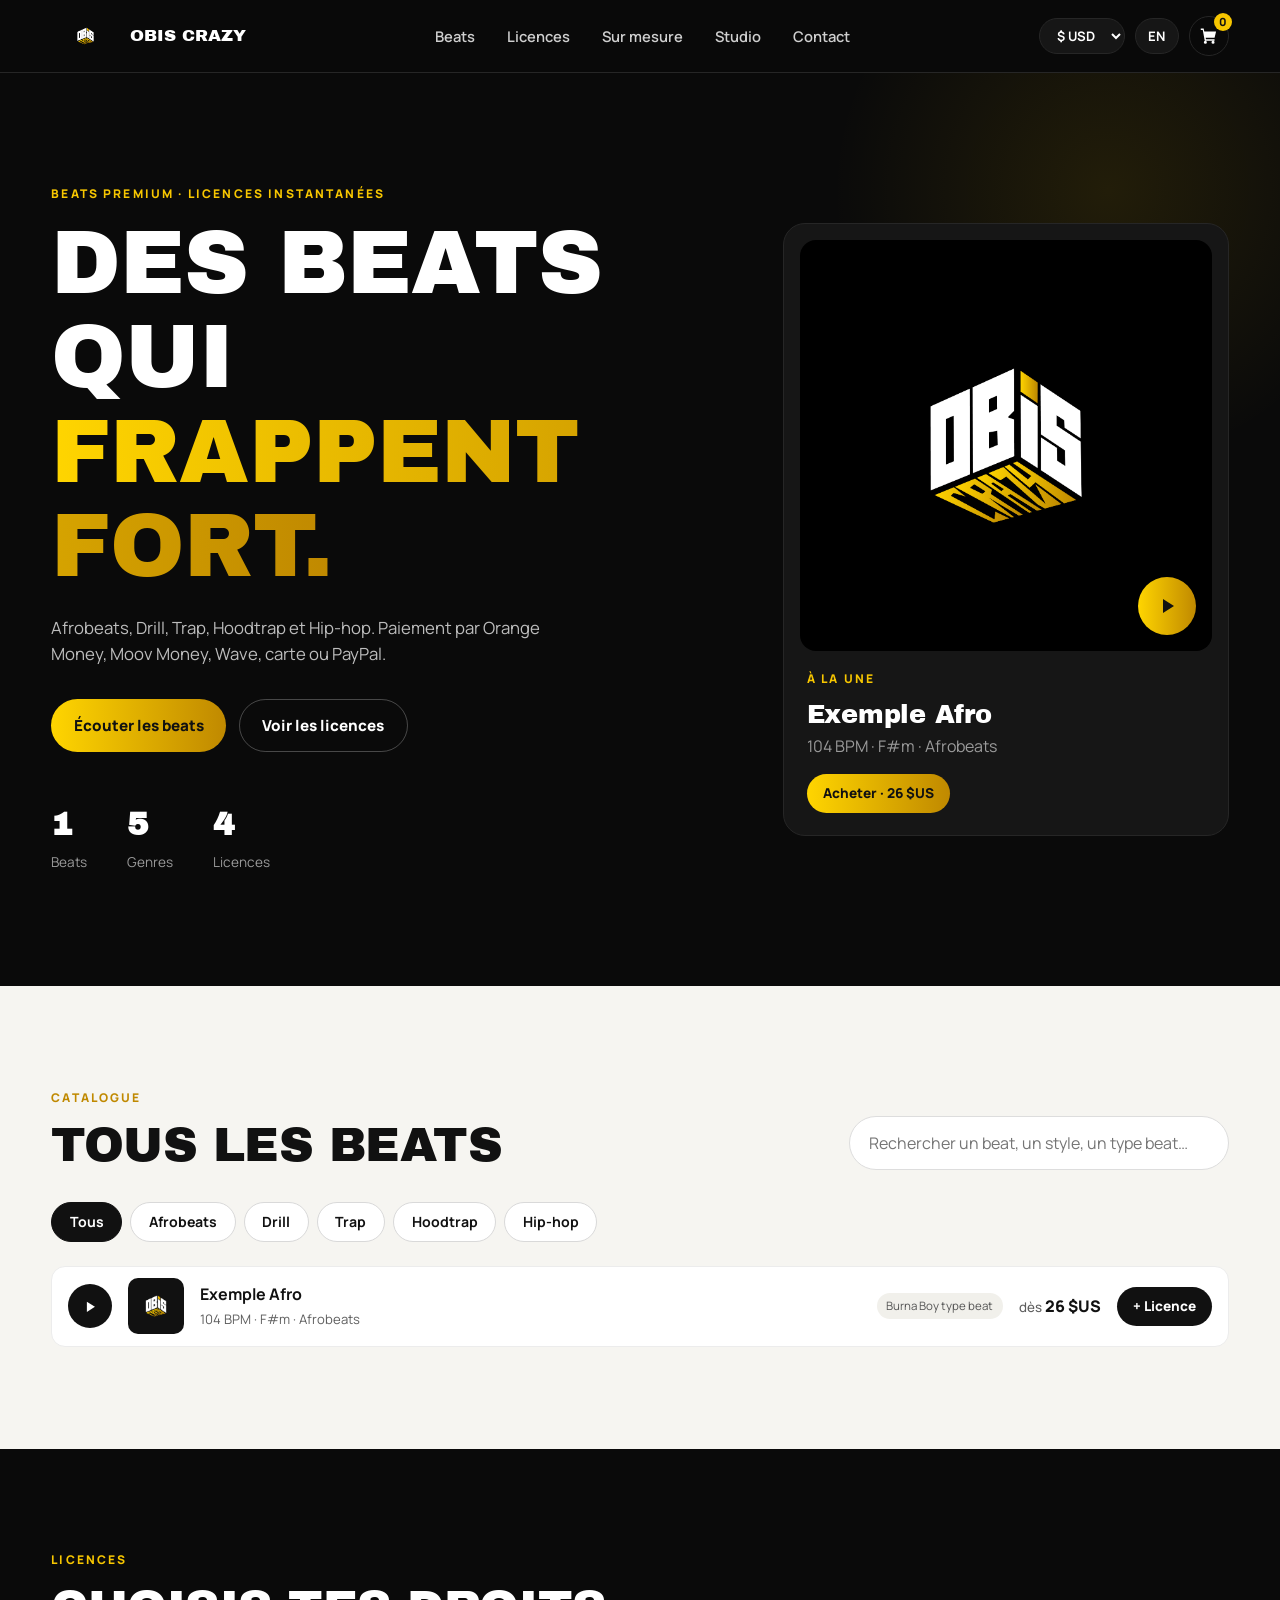
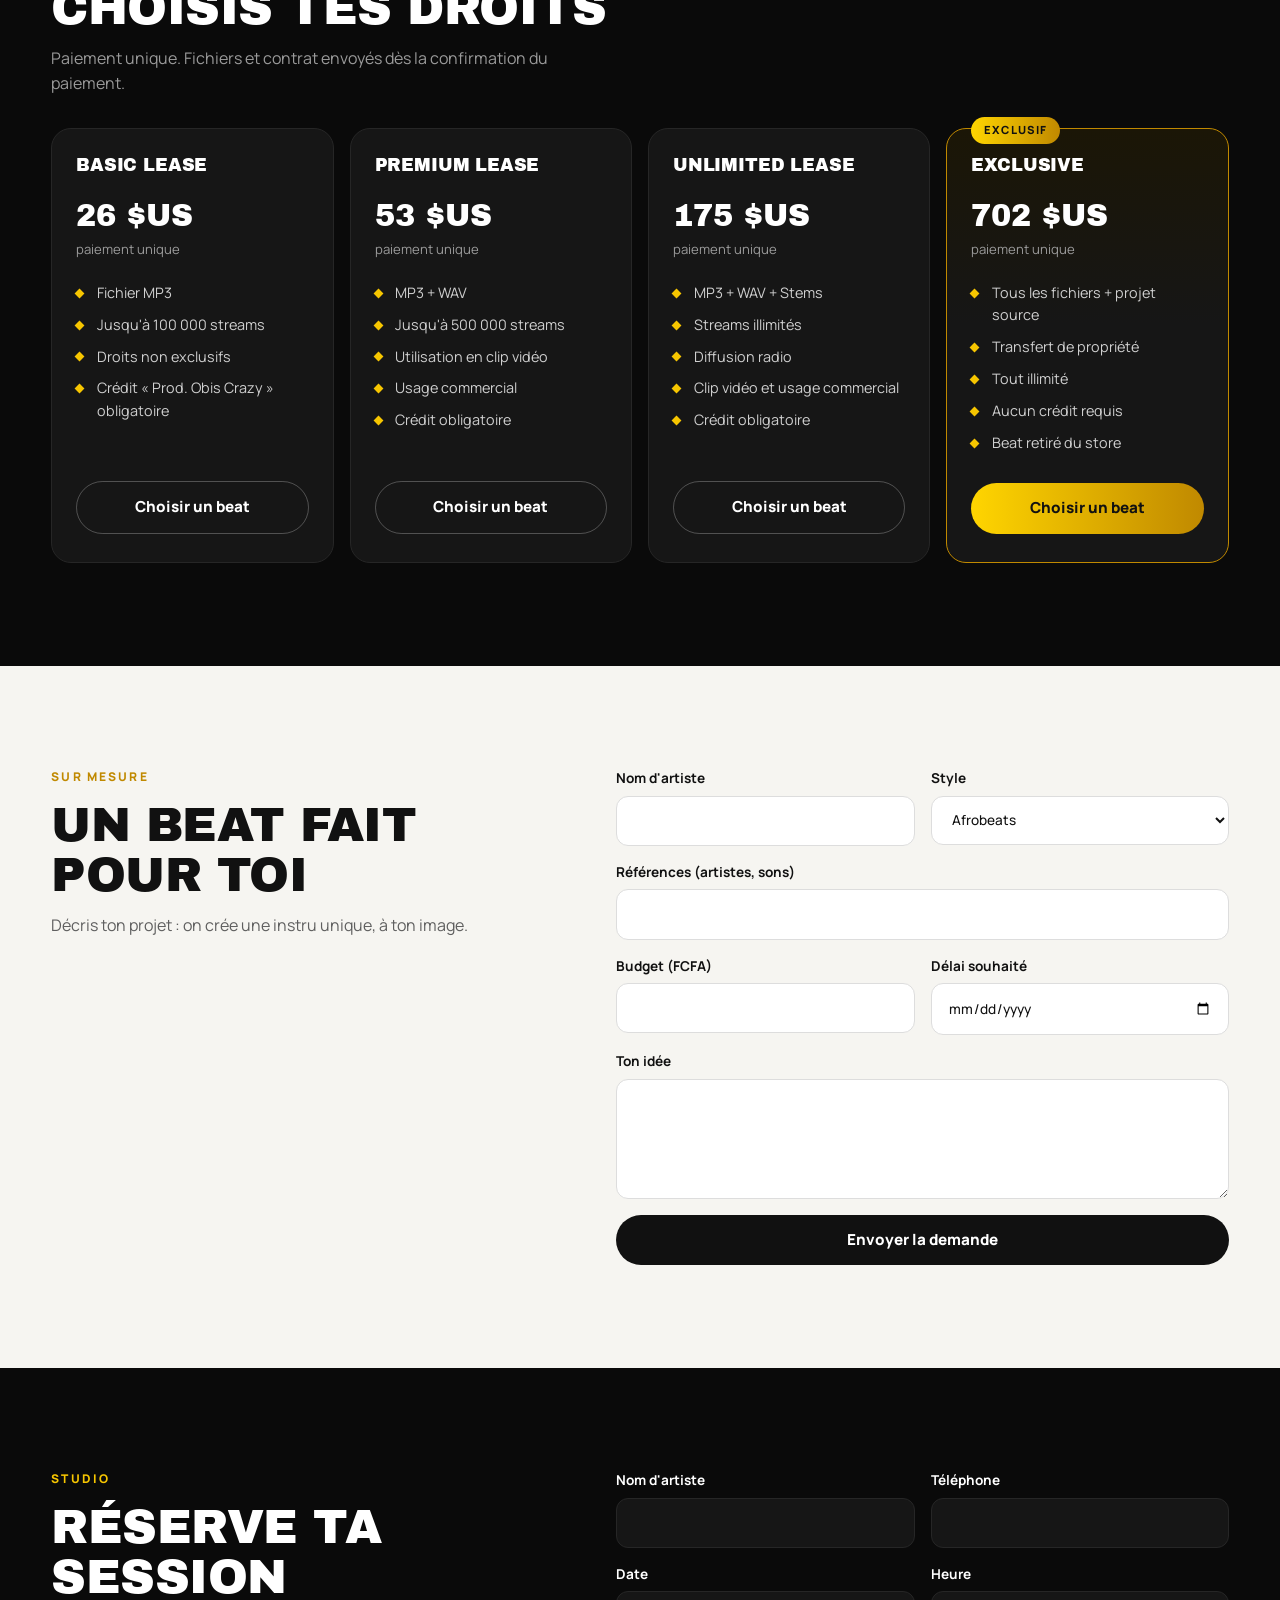
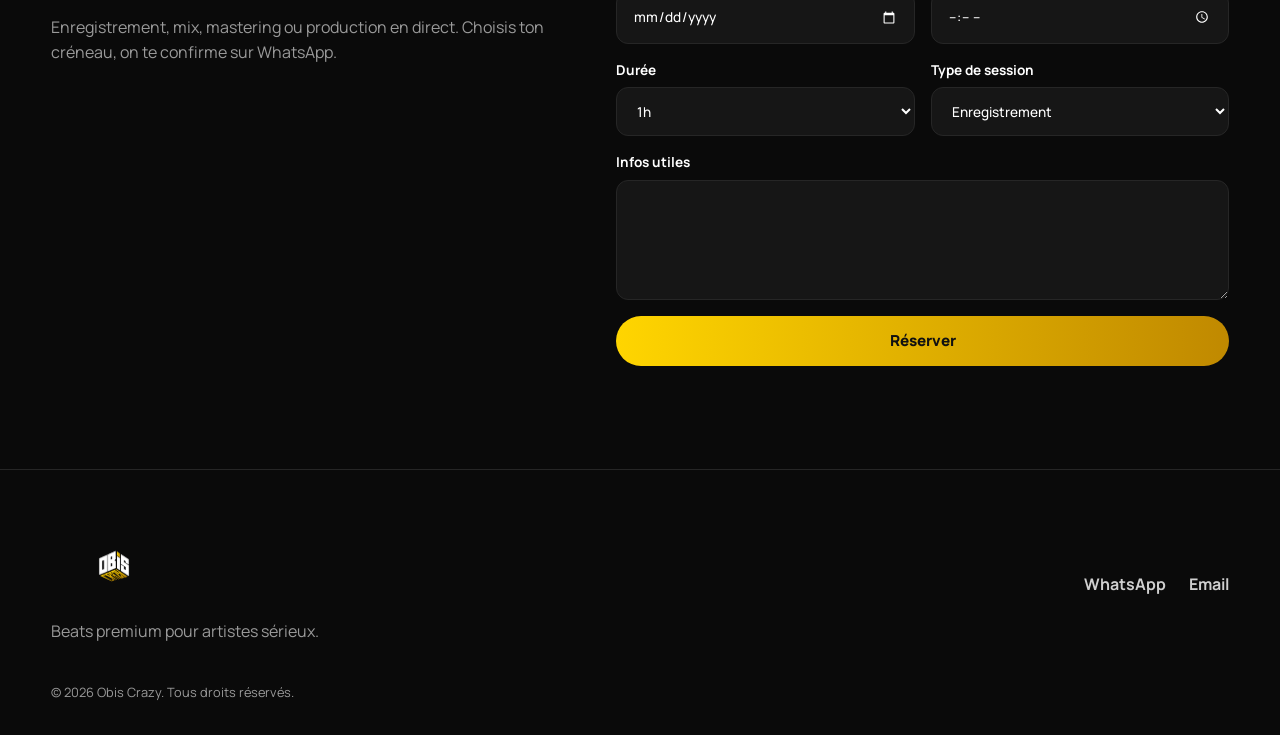
==== index.html @ ec79dc97 "Add files via upload" ====
<!DOCTYPE html>
<html lang="fr">
<head>
<meta charset="UTF-8">
<meta name="viewport" content="width=device-width, initial-scale=1.0">
<title>Obis Crazy — Beats Afrobeats, Drill, Trap, Hip-hop</title>
<meta name="description" content="Beats premium Afrobeats, Drill, Trap, Hoodtrap et Hip-hop par Obis Crazy. Licences MP3, WAV, Stems et Exclusives.">
<link rel="icon" href="assets/logo.png">
<link rel="preconnect" href="https://fonts.googleapis.com">
<link rel="preconnect" href="https://fonts.gstatic.com" crossorigin>
<link href="https://fonts.googleapis.com/css2?family=Archivo+Black&family=Manrope:wght@400;500;600;700;800&display=swap" rel="stylesheet">
<link rel="stylesheet" href="css/style.css">
</head>
<body>

<header class="header">
  <div class="container header__inner">
    <a href="#top" class="logo"><img src="assets/logo.png" alt="Obis Crazy"><span>OBIS CRAZY</span></a>
    <nav class="nav" id="nav">
      <a href="#beats" data-i18n="nav.beats">Beats</a>
      <a href="#licences" data-i18n="nav.licences">Licences</a>
      <a href="#custom" data-i18n="nav.custom">Sur mesure</a>
      <a href="#studio" data-i18n="nav.studio">Studio</a>
      <a href="#contact" data-i18n="nav.contact">Contact</a>
    </nav>
    <div class="header__tools">
      <select id="currency" class="select" aria-label="Devise">
        <option value="XOF">FCFA</option>
        <option value="EUR">€ EUR</option>
        <option value="USD">$ USD</option>
      </select>
      <button class="lang" id="langBtn">EN</button>
      <button class="icon-btn" id="cartBtn" aria-label="Panier">
        <svg viewBox="0 0 24 24"><path d="M7 18a2 2 0 1 0 0 4 2 2 0 0 0 0-4zm10 0a2 2 0 1 0 0 4 2 2 0 0 0 0-4zM5.2 4l.4 2H21l-2 8H7.4l.4 2H19v2H6.2L3.6 4H1V2h3.8z"/></svg>
        <span class="badge" id="cartCount">0</span>
      </button>
      <button class="icon-btn burger" id="burger" aria-label="Menu">
        <svg viewBox="0 0 24 24"><path d="M3 6h18v2H3zm0 5h18v2H3zm0 5h18v2H3z"/></svg>
      </button>
    </div>
  </div>
</header>

<main>
  <section class="hero" id="top">
    <div class="container hero__grid">
      <div>
        <p class="eyebrow" data-i18n="hero.eyebrow">Beats premium · Licences instantanées</p>
        <h1 class="hero__title" data-i18n-html="hero.title">Des beats qui<br><span class="gold-text">frappent fort.</span></h1>
        <p class="hero__sub" data-i18n="hero.sub">Afrobeats, Drill, Trap, Hoodtrap et Hip-hop.</p>
        <div class="hero__cta">
          <a href="#beats" class="btn btn--gold" data-i18n="hero.cta1">Écouter les beats</a>
          <a href="#licences" class="btn btn--ghost" data-i18n="hero.cta2">Voir les licences</a>
        </div>
        <div class="stats">
          <div><strong id="statBeats">0</strong><span data-i18n="hero.stat1">Beats</span></div>
          <div><strong>5</strong><span data-i18n="hero.stat2">Genres</span></div>
          <div><strong>4</strong><span data-i18n="hero.stat3">Licences</span></div>
        </div>
      </div>
      <div id="featured"></div>
    </div>
  </section>

  <section class="section section--light" id="beats">
    <div class="container">
      <div class="section__head">
        <div>
          <p class="eyebrow eyebrow--dark" data-i18n="store.eyebrow">Catalogue</p>
          <h2 data-i18n="store.title">Tous les beats</h2>
        </div>
        <input type="search" id="search" class="search" data-i18n-ph="store.search" placeholder="Rechercher un beat…">
      </div>
      <div class="chips" id="genres"></div>
      <div class="tracklist" id="tracklist"></div>
      <p class="empty" id="empty" hidden data-i18n="store.empty">Aucun beat trouvé.</p>
    </div>
  </section>

  <section class="section" id="licences">
    <div class="container">
      <div class="section__head">
        <div>
          <p class="eyebrow" data-i18n="lic.eyebrow">Licences</p>
          <h2 data-i18n="lic.title">Choisis tes droits</h2>
          <p class="section__sub" data-i18n="lic.sub"></p>
        </div>
      </div>
      <div class="lic-grid" id="licenceGrid"></div>
    </div>
  </section>

  <section class="section section--light" id="custom">
    <div class="container split">
      <div>
        <p class="eyebrow eyebrow--dark" data-i18n="custom.eyebrow">Sur mesure</p>
        <h2 data-i18n="custom.title">Un beat fait pour toi</h2>
        <p class="section__sub" data-i18n="custom.sub"></p>
      </div>
      <form class="form" id="customForm">
        <label class="field"><span data-i18n="custom.name">Nom d'artiste</span><input name="name" required></label>
        <label class="field"><span data-i18n="custom.genre">Style</span>
          <select name="genre"><option>Afrobeats</option><option>Drill</option><option>Trap</option><option>Hoodtrap</option><option>Hip-hop</option></select>
        </label>
        <label class="field full"><span data-i18n="custom.refs">Références</span><input name="refs"></label>
        <label class="field"><span data-i18n="custom.budget">Budget (FCFA)</span><input name="budget" type="number" min="0" step="5000"></label>
        <label class="field"><span data-i18n="custom.deadline">Délai souhaité</span><input name="deadline" type="date"></label>
        <label class="field full"><span data-i18n="custom.msg">Ton idée</span><textarea name="msg"></textarea></label>
        <button class="btn btn--dark full" type="submit" data-i18n="custom.send">Envoyer la demande</button>
      </form>
    </div>
  </section>

  <section class="section section--dark" id="studio">
    <div class="container split">
      <div>
        <p class="eyebrow" data-i18n="studio.eyebrow">Studio</p>
        <h2 data-i18n="studio.title">Réserve ta session</h2>
        <p class="section__sub" data-i18n="studio.sub"></p>
      </div>
      <form class="form" id="studioForm">
        <label class="field"><span data-i18n="studio.name">Nom d'artiste</span><input name="name" required></label>
        <label class="field"><span data-i18n="studio.phone">Téléphone</span><input name="phone" type="tel" required></label>
        <label class="field"><span data-i18n="studio.date">Date</span><input name="date" type="date" required></label>
        <label class="field"><span data-i18n="studio.time">Heure</span><input name="time" type="time" required></label>
        <label class="field"><span data-i18n="studio.duration">Durée</span>
          <select name="duration"><option>1h</option><option>2h</option><option>3h</option><option>4h</option></select>
        </label>
        <label class="field"><span data-i18n="studio.type">Type de session</span>
          <select name="type">
            <option data-i18n="studio.t1">Enregistrement</option>
            <option data-i18n="studio.t2">Mix & mastering</option>
            <option data-i18n="studio.t3">Production en direct</option>
          </select>
        </label>
        <label class="field full"><span data-i18n="studio.notes">Infos utiles</span><textarea name="notes"></textarea></label>
        <button class="btn btn--gold full" type="submit" data-i18n="studio.send">Réserver</button>
      </form>
    </div>
  </section>
</main>

<footer class="footer" id="contact">
  <div class="container">
    <div class="footer__grid">
      <div class="footer__brand">
        <img src="assets/logo.png" alt="Obis Crazy">
        <p class="muted" data-i18n="footer.tag">Beats premium pour artistes sérieux.</p>
      </div>
      <div class="socials" id="socials"></div>
    </div>
    <p class="copy">© <span id="year"></span> Obis Crazy. <span data-i18n="footer.rights">Tous droits réservés.</span></p>
  </div>
</footer>

<div class="player" id="player" hidden>
  <img id="pCover" alt="">
  <div class="player__info"><strong id="pTitle"></strong><span id="pMeta"></span></div>
  <div class="player__controls">
    <button id="pPrev" aria-label="Précédent"><svg viewBox="0 0 24 24"><path d="M6 6h2v12H6zm3.5 6 8.5 6V6z"/></svg></button>
    <button id="pPlay" class="play-main" aria-label="Lecture"></button>
    <button id="pNext" aria-label="Suivant"><svg viewBox="0 0 24 24"><path d="M16 6h2v12h-2zM6 18l8.5-6L6 6z"/></svg></button>
  </div>
  <div class="player__progress">
    <span id="pCur">0:00</span>
    <div class="bar" id="pBar"><div class="bar__fill" id="pFill"></div></div>
    <span id="pDur">0:00</span>
  </div>
  <button class="btn btn--gold btn--sm" id="pBuy" data-i18n="player.buy">Acheter</button>
</div>
<audio id="audio" preload="none"></audio>

<div class="layer" id="licModal" hidden>
  <div class="modal__box">
    <button class="close" data-close aria-label="Fermer">×</button>
    <div class="modal__head">
      <img id="mCover" alt="">
      <div><p class="eyebrow eyebrow--dark" data-i18n="modal.eyebrow">Choisir une licence</p><h3 id="mTitle"></h3></div>
    </div>
    <div class="lic-options" id="mOptions"></div>
    <button class="btn btn--dark btn--block" id="mAdd" data-i18n="modal.add">Ajouter au panier</button>
  </div>
</div>

<div class="layer" id="cart" hidden>
  <div class="drawer__box">
    <div class="drawer__head"><h3 data-i18n="cart.title">Panier</h3><button class="close" data-close aria-label="Fermer">×</button></div>
    <div class="cart-items" id="cartItems"></div>
    <div class="cart-foot">
      <div class="cart-total"><span data-i18n="cart.total">Total</span><strong id="cartTotal"></strong></div>
      <input id="cName" data-i18n-ph="cart.name" placeholder="Nom d'artiste">
      <input id="cEmail" type="email" data-i18n-ph="cart.email" placeholder="Email">
      <button class="btn btn--gold btn--block" id="payMomo" data-i18n="cart.momo">Payer en Mobile Money</button>
      <button class="btn btn--light btn--block" id="payPaypal" data-i18n="cart.paypal">Payer avec PayPal</button>
      <p class="small muted" data-i18n="cart.note"></p>
    </div>
  </div>
</div>

<div class="toast" id="toast"></div>
<script src="js/app.js"></script>
</body>
</html>
---- css/style.css ----
:root{
  --black:#0a0a0a;--ink:#111;--card:#161616;--line:#262626;--white:#fff;--paper:#f6f5f1;
  --muted:#9a9a9a;--muted-d:#5f5f5f;--gold:#f7c600;--gold-d:#c08900;
  --grad:linear-gradient(90deg,#ffd500,#c08900);--r:14px;
  --head:'Archivo Black',sans-serif;--body:'Manrope',system-ui,sans-serif;
}
*{box-sizing:border-box;margin:0;padding:0}
[hidden]{display:none!important}
html{scroll-behavior:smooth}
body{font-family:var(--body);background:var(--black);color:var(--white);line-height:1.55;-webkit-font-smoothing:antialiased}
body.has-player{padding-bottom:90px}
img{display:block;max-width:100%}
a{color:inherit;text-decoration:none}
button,input,select,textarea{font:inherit;color:inherit}
button{cursor:pointer;background:none;border:0}
svg{width:1em;height:1em;fill:currentColor}
.container{width:min(1180px,92%);margin:0 auto}
h1,h2,h3{font-family:var(--head);font-weight:400;letter-spacing:-.01em;line-height:1.05}
h2{font-size:clamp(2rem,4vw,3rem);text-transform:uppercase}
.gold-text{background:var(--grad);-webkit-background-clip:text;background-clip:text;color:transparent}
.eyebrow{font-size:.75rem;font-weight:800;letter-spacing:.18em;text-transform:uppercase;color:var(--gold);margin-bottom:.8rem}
.eyebrow--dark{color:var(--gold-d)}
.muted{color:var(--muted)}
.small{font-size:.82rem}

/* Boutons */
.btn{display:inline-flex;align-items:center;justify-content:center;gap:.5rem;padding:.85rem 1.4rem;border-radius:999px;font-weight:800;font-size:.95rem;transition:transform .15s,border-color .2s;white-space:nowrap}
.btn:hover{transform:translateY(-1px)}
.btn--gold{background:var(--grad);color:#111}
.btn--ghost{border:1px solid rgba(255,255,255,.25)}
.btn--ghost:hover{border-color:#fff}
.btn--dark{background:var(--ink);color:#fff}
.btn--light{background:#fff;color:#111;border:1px solid #ddd}
.btn--sm{padding:.55rem 1rem;font-size:.85rem}
.btn--block{width:100%}

/* Header */
.header{position:sticky;top:0;z-index:50;background:rgba(10,10,10,.85);backdrop-filter:blur(12px);border-bottom:1px solid var(--line)}
.header__inner{display:flex;align-items:center;justify-content:space-between;height:72px;gap:1rem}
.logo{display:flex;align-items:center;gap:.6rem;font-family:var(--head);font-size:1.05rem}
.logo img{height:44px;width:auto}
.nav{display:flex;gap:2rem}
.nav a{font-weight:600;font-size:.92rem;color:#cfcfcf;transition:color .2s}
.nav a:hover{color:#fff}
.header__tools{display:flex;align-items:center;gap:.6rem}
.select,.lang{background:var(--card);border:1px solid var(--line);border-radius:999px;padding:.45rem .8rem;font-size:.82rem;font-weight:700}
.icon-btn{position:relative;width:40px;height:40px;border-radius:50%;display:grid;place-items:center;border:1px solid var(--line);font-size:1.15rem}
.badge{position:absolute;top:-4px;right:-4px;min-width:18px;height:18px;border-radius:9px;background:var(--gold);color:#111;font-size:.7rem;font-weight:800;display:grid;place-items:center;padding:0 4px}
.burger{display:none}

/* Hero */
.hero{padding:clamp(4rem,9vw,7rem) 0;position:relative;overflow:hidden}
.hero::before{content:"";position:absolute;right:-10%;top:-20%;width:600px;height:600px;background:radial-gradient(circle,rgba(247,198,0,.10),transparent 65%);pointer-events:none}
.hero__grid{display:grid;grid-template-columns:1.2fr .8fr;gap:4rem;align-items:center;position:relative}
.hero__title{font-size:clamp(2.8rem,7vw,5.6rem);text-transform:uppercase;margin-bottom:1.4rem}
.hero__sub{color:#bdbdbd;max-width:520px;font-size:1.05rem;margin-bottom:2rem}
.hero__cta{display:flex;gap:.8rem;flex-wrap:wrap}
.stats{display:flex;gap:2.5rem;margin-top:3rem}
.stats strong{display:block;font-family:var(--head);font-size:2rem}
.stats span{color:var(--muted);font-size:.85rem}
.feature{background:var(--card);border:1px solid var(--line);border-radius:22px;padding:1rem}
.feature__art{position:relative;aspect-ratio:1;border-radius:16px;overflow:hidden;background:#000}
.feature__art img{width:100%;height:100%;object-fit:cover}
.feature__play{position:absolute;right:1rem;bottom:1rem;width:58px;height:58px;border-radius:50%;background:var(--grad);color:#111;display:grid;place-items:center;font-size:1.5rem;box-shadow:0 10px 30px rgba(0,0,0,.4)}
.feature__body{padding:1.2rem .4rem .4rem}
.feature__body h3{font-size:1.6rem;margin-bottom:.3rem}
.feature__body .btn{margin-top:1rem}

/* Sections */
.section{padding:clamp(4rem,8vw,6.5rem) 0}
.section--light{background:var(--paper);color:#111}
.section--light .muted{color:var(--muted-d)}
.section__head{display:flex;justify-content:space-between;align-items:flex-end;gap:2rem;margin-bottom:2rem;flex-wrap:wrap}
.section__sub{color:var(--muted);max-width:560px;margin-top:.8rem}
.section--light .section__sub{color:var(--muted-d)}
.search{width:min(380px,100%);padding:.85rem 1.2rem;border-radius:999px;border:1px solid #ddd;background:#fff;color:#111}
.chips{display:flex;gap:.5rem;flex-wrap:wrap;margin-bottom:1.5rem}
.chip{padding:.5rem 1.1rem;border-radius:999px;border:1px solid #d9d9d9;font-weight:700;font-size:.88rem;background:#fff;color:#111}
.chip.is-active{background:#111;color:#fff;border-color:#111}

/* Liste des beats */
.tracklist{display:flex;flex-direction:column;gap:.5rem}
.track{display:grid;grid-template-columns:44px 56px minmax(0,1fr) auto auto auto;align-items:center;gap:1rem;background:#fff;border:1px solid #ececec;border-radius:var(--r);padding:.7rem 1rem;transition:border-color .2s,box-shadow .2s}
.track:hover{border-color:#d6d6d6;box-shadow:0 6px 20px rgba(0,0,0,.05)}
.track.is-playing{border-color:var(--gold-d)}
.track__play{width:44px;height:44px;border-radius:50%;background:#111;color:#fff;display:grid;place-items:center;font-size:1.1rem}
.track.is-playing .track__play{background:var(--grad);color:#111}
.track__cover{width:56px;height:56px;border-radius:10px;object-fit:cover;background:#111}
.track__info strong{display:block;font-size:1rem;white-space:nowrap;overflow:hidden;text-overflow:ellipsis}
.track__info span{font-size:.82rem;color:var(--muted-d)}
.track__tags{display:flex;gap:.4rem}
.tag{font-size:.72rem;padding:.25rem .6rem;border-radius:999px;background:#f1f0eb;color:#555;white-space:nowrap}
.track__price{font-weight:800;white-space:nowrap}
.track__price small{font-weight:500;color:var(--muted-d)}
.empty{padding:2rem;text-align:center;color:var(--muted-d)}

/* Licences */
.lic-grid{display:grid;grid-template-columns:repeat(4,1fr);gap:1rem}
.lic{position:relative;background:var(--card);border:1px solid var(--line);border-radius:20px;padding:1.8rem 1.5rem;display:flex;flex-direction:column}
.lic h3{font-size:1.1rem;text-transform:uppercase;margin-bottom:1rem}
.lic__price{font-family:var(--head);font-size:1.9rem}
.lic ul{list-style:none;margin:1.4rem 0 1.8rem;display:grid;gap:.6rem;flex:1;align-content:start}
.lic li{font-size:.9rem;color:#cfcfcf;padding-left:1.3rem;position:relative}
.lic li::before{content:"";position:absolute;left:0;top:.55em;width:7px;height:7px;background:var(--gold);transform:rotate(45deg)}
.lic--ex{border-color:var(--gold-d);background:linear-gradient(180deg,#1b1606,var(--card) 45%)}
.lic__badge{position:absolute;top:-12px;left:1.5rem;background:var(--grad);color:#111;font-size:.7rem;font-weight:800;letter-spacing:.1em;text-transform:uppercase;padding:.3rem .8rem;border-radius:999px}

/* Formulaires */
.split{display:grid;grid-template-columns:.9fr 1.1fr;gap:4rem;align-items:start}
.form{display:grid;grid-template-columns:1fr 1fr;gap:1rem}
.form .full{grid-column:1/-1}
.field{display:flex;flex-direction:column;gap:.4rem;font-size:.85rem;font-weight:700}
.field input,.field select,.field textarea{padding:.85rem 1rem;border-radius:12px;border:1px solid #ddd;background:#fff;color:#111;font-weight:500}
.field textarea{min-height:120px;resize:vertical}
.section--dark .field input,.section--dark .field select,.section--dark .field textarea{background:var(--card);border-color:var(--line);color:#fff;color-scheme:dark}
.field input:focus,.field select:focus,.field textarea:focus{outline:2px solid var(--gold);outline-offset:1px}

/* Footer */
.footer{border-top:1px solid var(--line);padding:3.5rem 0 2rem}
.footer__grid{display:flex;justify-content:space-between;gap:2rem;flex-wrap:wrap;align-items:center}
.footer__brand img{height:80px;width:auto;margin-bottom:.8rem}
.socials{display:flex;gap:1.4rem;flex-wrap:wrap}
.socials a{color:#cfcfcf;font-weight:700}
.socials a:hover{color:var(--gold)}
.copy{margin-top:2.5rem;color:var(--muted);font-size:.8rem}

/* Lecteur */
.player{position:fixed;left:50%;bottom:14px;transform:translateX(-50%);width:min(1100px,94%);z-index:60;display:grid;grid-template-columns:auto minmax(0,1fr) auto minmax(0,2fr) auto;align-items:center;gap:1.2rem;background:rgba(22,22,22,.94);backdrop-filter:blur(14px);border:1px solid var(--line);border-radius:18px;padding:.6rem 1rem;box-shadow:0 20px 50px rgba(0,0,0,.5)}
.player img{width:48px;height:48px;border-radius:10px;object-fit:cover;background:#000}
.player__info strong{display:block;white-space:nowrap;overflow:hidden;text-overflow:ellipsis}
.player__info span{font-size:.78rem;color:var(--muted)}
.player__controls{display:flex;align-items:center;gap:.5rem}
.player__controls button{width:36px;height:36px;display:grid;place-items:center;border-radius:50%;color:#ddd;font-size:1.1rem}
.player__controls .play-main{width:44px;height:44px;background:var(--grad);color:#111;font-size:1.25rem}
.player__progress{display:flex;align-items:center;gap:.7rem;font-size:.75rem;color:var(--muted)}
.bar{flex:1;height:6px;border-radius:3px;background:#333;cursor:pointer}
.bar__fill{height:100%;width:0;border-radius:3px;background:var(--grad)}

/* Modale et panier */
.layer{position:fixed;inset:0;z-index:100;background:rgba(0,0,0,.6);opacity:0;transition:opacity .25s}
.layer.is-open{opacity:1}
.modal__box{position:absolute;left:50%;top:50%;transform:translate(-50%,-46%);width:min(520px,92%);max-height:90vh;overflow:auto;background:#fff;color:#111;border-radius:22px;padding:1.6rem;transition:transform .25s}
.layer.is-open .modal__box{transform:translate(-50%,-50%)}
.close{position:absolute;top:1rem;right:1rem;width:36px;height:36px;border-radius:50%;background:#f1f1f1;color:#111;font-size:1.3rem}
.modal__head{display:flex;gap:1rem;align-items:center;margin-bottom:1.4rem;padding-right:2.5rem}
.modal__head img{width:72px;height:72px;border-radius:12px;object-fit:cover;background:#111}
.modal__head h3{font-size:1.4rem}
.lic-options{display:grid;gap:.6rem;margin-bottom:1.4rem}
.lic-opt{display:grid;grid-template-columns:1fr auto;gap:1rem;align-items:center;padding:.9rem 1rem;border:1.5px solid #e6e6e6;border-radius:14px;cursor:pointer}
.lic-opt input{display:none}
.lic-opt span{display:block;font-size:.8rem;color:var(--muted-d)}
.lic-opt.is-active{border-color:#111;background:#fafafa}
.drawer__box{position:absolute;right:0;top:0;bottom:0;width:min(420px,100%);background:#fff;color:#111;display:flex;flex-direction:column;transform:translateX(100%);transition:transform .25s}
.layer.is-open .drawer__box{transform:none}
.drawer__head{display:flex;justify-content:space-between;align-items:center;padding:1.4rem;border-bottom:1px solid #eee}
.drawer__head .close{position:static}
.cart-items{flex:1;overflow:auto;padding:1rem 1.4rem;display:grid;gap:.8rem;align-content:start}
.cart-item{display:grid;grid-template-columns:52px minmax(0,1fr) auto auto;gap:.8rem;align-items:center}
.cart-item img{width:52px;height:52px;border-radius:10px;object-fit:cover;background:#111}
.cart-item span{display:block;font-size:.8rem;color:var(--muted-d)}
.x{width:28px;height:28px;border-radius:50%;background:#f1f1f1}
.cart-foot{padding:1.4rem;border-top:1px solid #eee;display:grid;gap:.7rem}
.cart-foot input{padding:.8rem 1rem;border:1px solid #ddd;border-radius:12px;color:#111}
.cart-foot .muted{color:var(--muted-d)}
.cart-total{display:flex;justify-content:space-between;font-size:1.1rem}
.toast{position:fixed;left:50%;top:90px;transform:translate(-50%,-10px);background:#fff;color:#111;padding:.7rem 1.2rem;border-radius:999px;font-weight:800;font-size:.9rem;opacity:0;pointer-events:none;transition:.25s;z-index:200;box-shadow:0 10px 30px rgba(0,0,0,.3)}
.toast.show{opacity:1;transform:translate(-50%,0)}

/* Responsive */
@media (max-width:1000px){
  .lic-grid{grid-template-columns:1fr 1fr}
  .hero__grid,.split{grid-template-columns:1fr;gap:3rem}
  .track__tags{display:none}
  .track{grid-template-columns:44px 56px minmax(0,1fr) auto auto}
}
@media (max-width:760px){
  .burger{display:grid}
  .nav{position:fixed;top:72px;left:0;right:0;flex-direction:column;gap:0;background:var(--black);border-bottom:1px solid var(--line);display:none}
  .nav.is-open{display:flex}
  .nav a{padding:1rem 4%;border-top:1px solid var(--line)}
  .logo span{display:none}
  .track{grid-template-columns:44px minmax(0,1fr) auto;gap:.8rem}
  .track__cover,.track__price{display:none}
  .lic-grid,.form{grid-template-columns:1fr}
  .player{grid-template-columns:auto minmax(0,1fr) auto;gap:.8rem}
  .player__progress{grid-column:1/-1}
  #pBuy{display:none}
  body.has-player{padding-bottom:150px}
  .stats{gap:1.6rem}
}
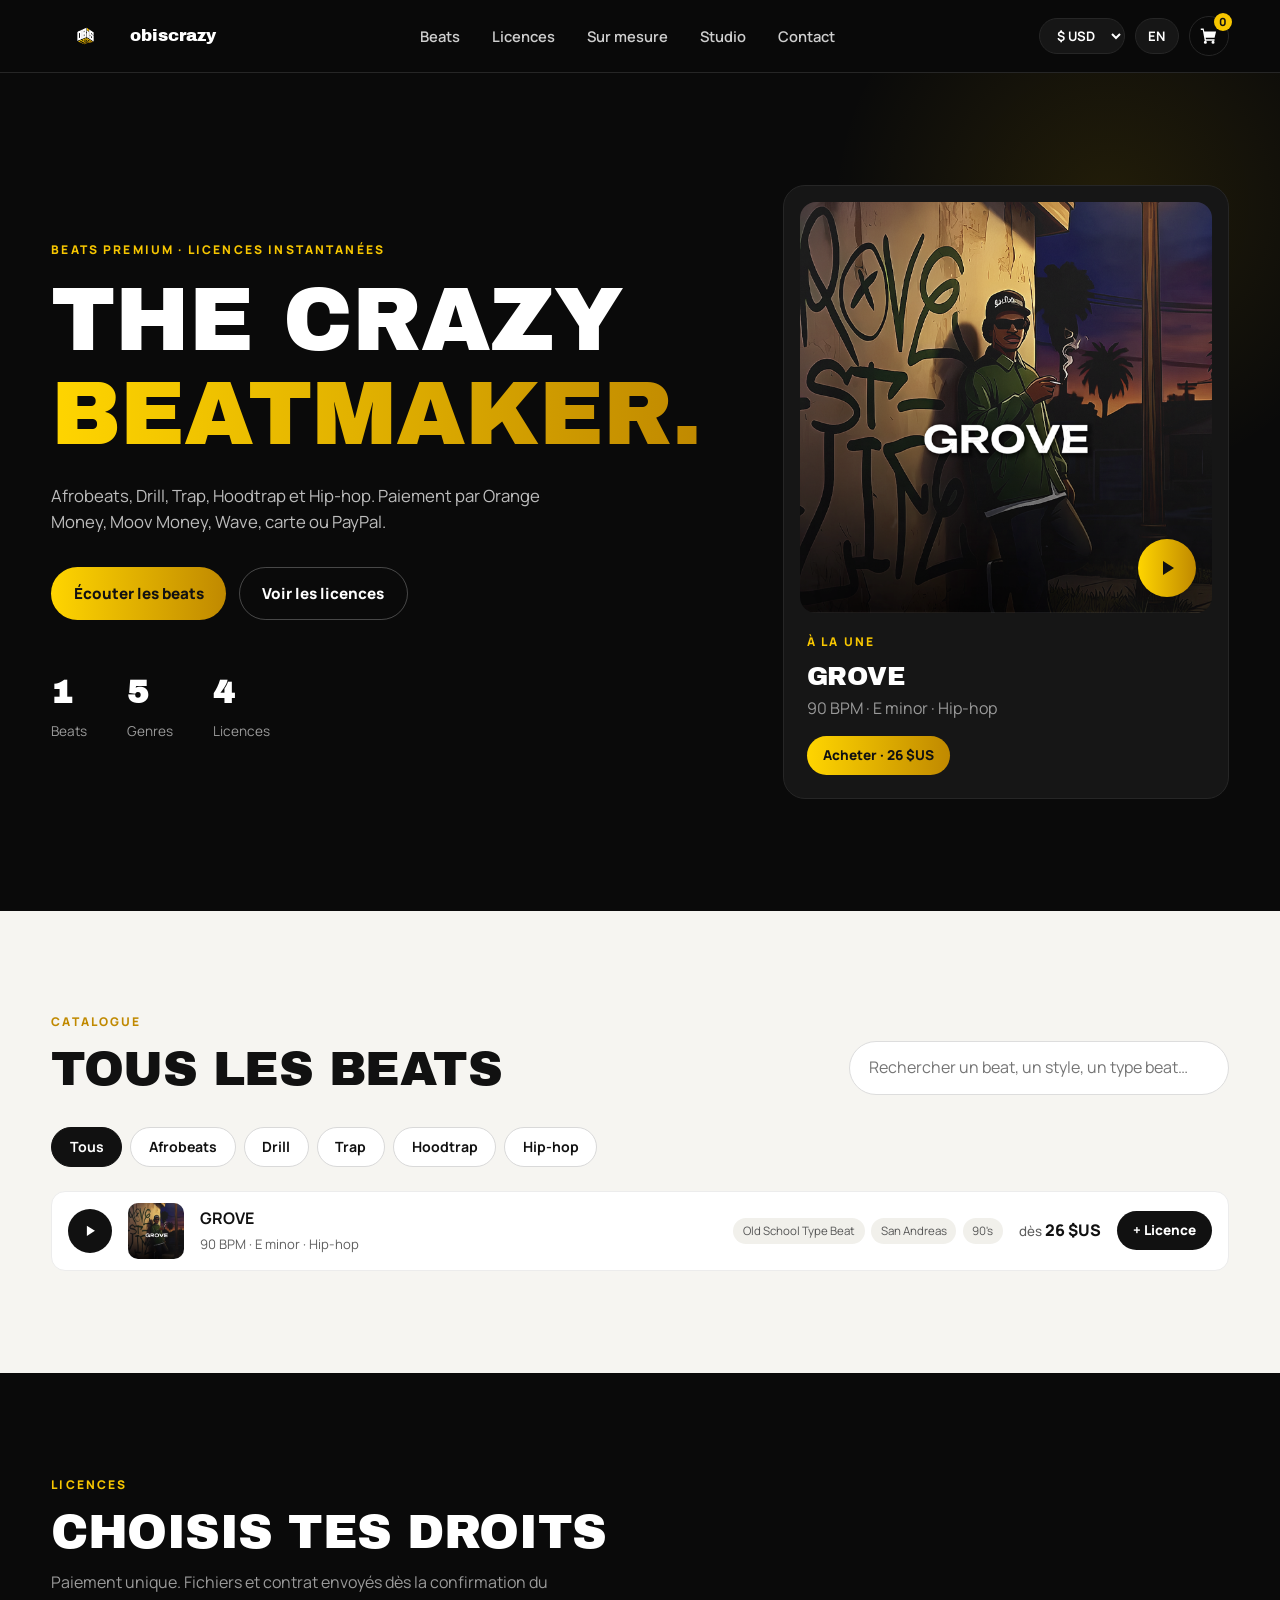
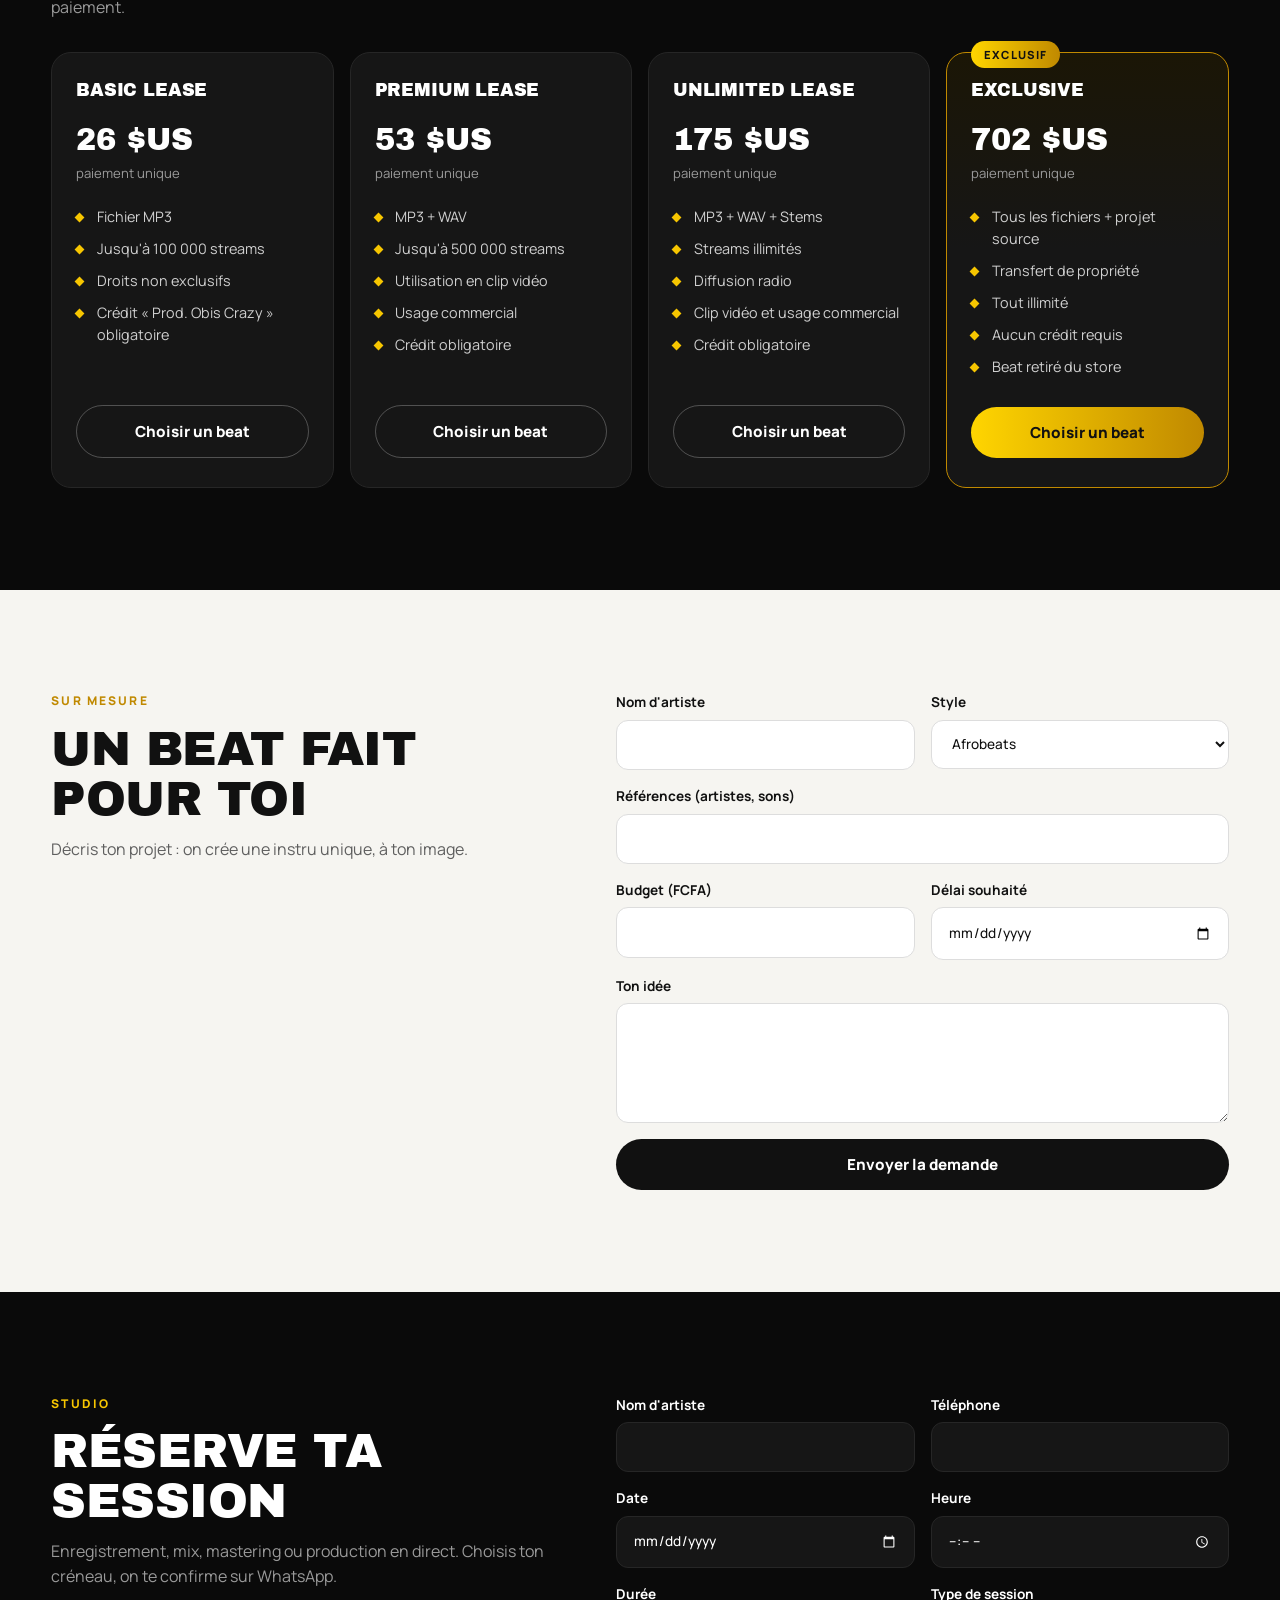
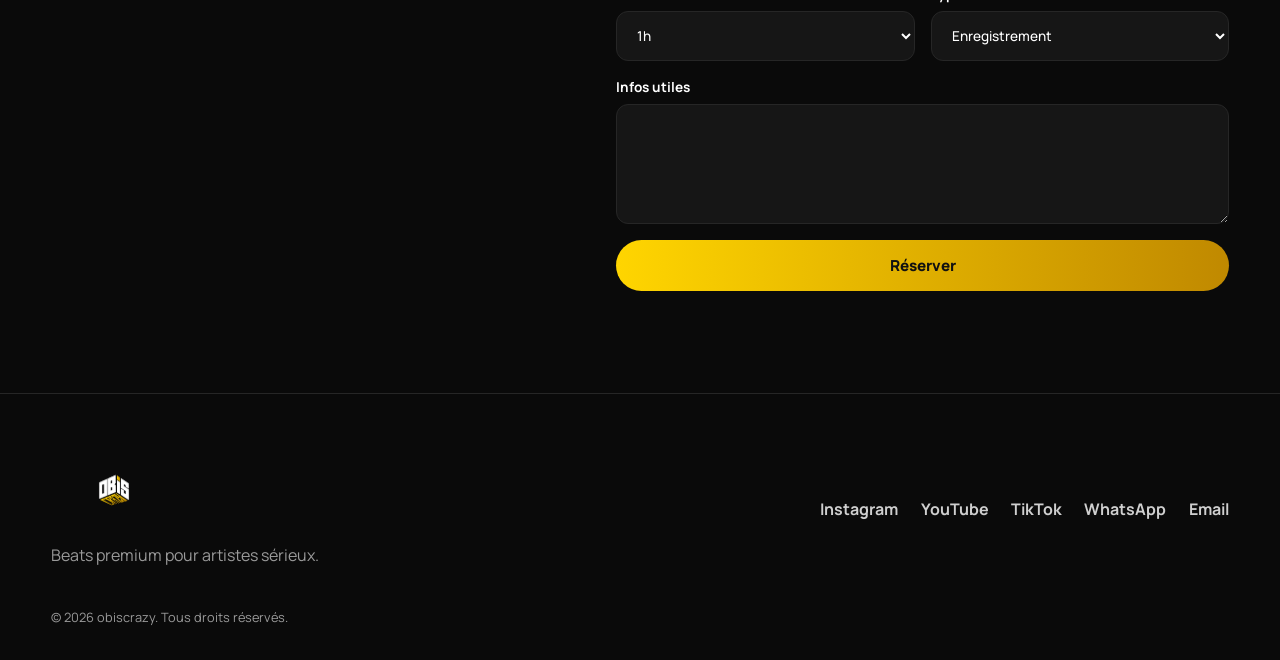
==== commit 3e5257b5: "index.html" ====
--- a/index.html
+++ b/index.html
@@ -3,8 +3,8 @@
 <head>
 <meta charset="UTF-8">
 <meta name="viewport" content="width=device-width, initial-scale=1.0">
-<title>Obis Crazy — Beats Afrobeats, Drill, Trap, Hip-hop</title>
-<meta name="description" content="Beats premium Afrobeats, Drill, Trap, Hoodtrap et Hip-hop par Obis Crazy. Licences MP3, WAV, Stems et Exclusives.">
+<title>obiscrazy — Beats Afrobeats, Drill, Trap, Hip-hop</title>
+<meta name="description" content="Beats premium Afrobeats, Drill, Trap, Hoodtrap et Hip-hop par obiscrazy. Licences MP3, WAV, Stems et Exclusives.">
 <link rel="icon" href="assets/logo.png">
 <link rel="preconnect" href="https://fonts.googleapis.com">
 <link rel="preconnect" href="https://fonts.gstatic.com" crossorigin>
@@ -15,7 +15,7 @@
 
 <header class="header">
   <div class="container header__inner">
-    <a href="#top" class="logo"><img src="assets/logo.png" alt="Obis Crazy"><span>OBIS CRAZY</span></a>
+    <a href="#top" class="logo"><img src="assets/logo.png" alt="Obis Crazy"><span>obiscrazy</span></a>
     <nav class="nav" id="nav">
       <a href="#beats" data-i18n="nav.beats">Beats</a>
       <a href="#licences" data-i18n="nav.licences">Licences</a>
@@ -149,7 +149,7 @@
       </div>
       <div class="socials" id="socials"></div>
     </div>
-    <p class="copy">© <span id="year"></span> Obis Crazy. <span data-i18n="footer.rights">Tous droits réservés.</span></p>
+    <p class="copy">© <span id="year"></span> obiscrazy. <span data-i18n="footer.rights">Tous droits réservés.</span></p>
   </div>
 </footer>
 
@@ -200,4 +200,4 @@
 <div class="toast" id="toast"></div>
 <script src="js/app.js"></script>
 </body>
-</html>+</html>
